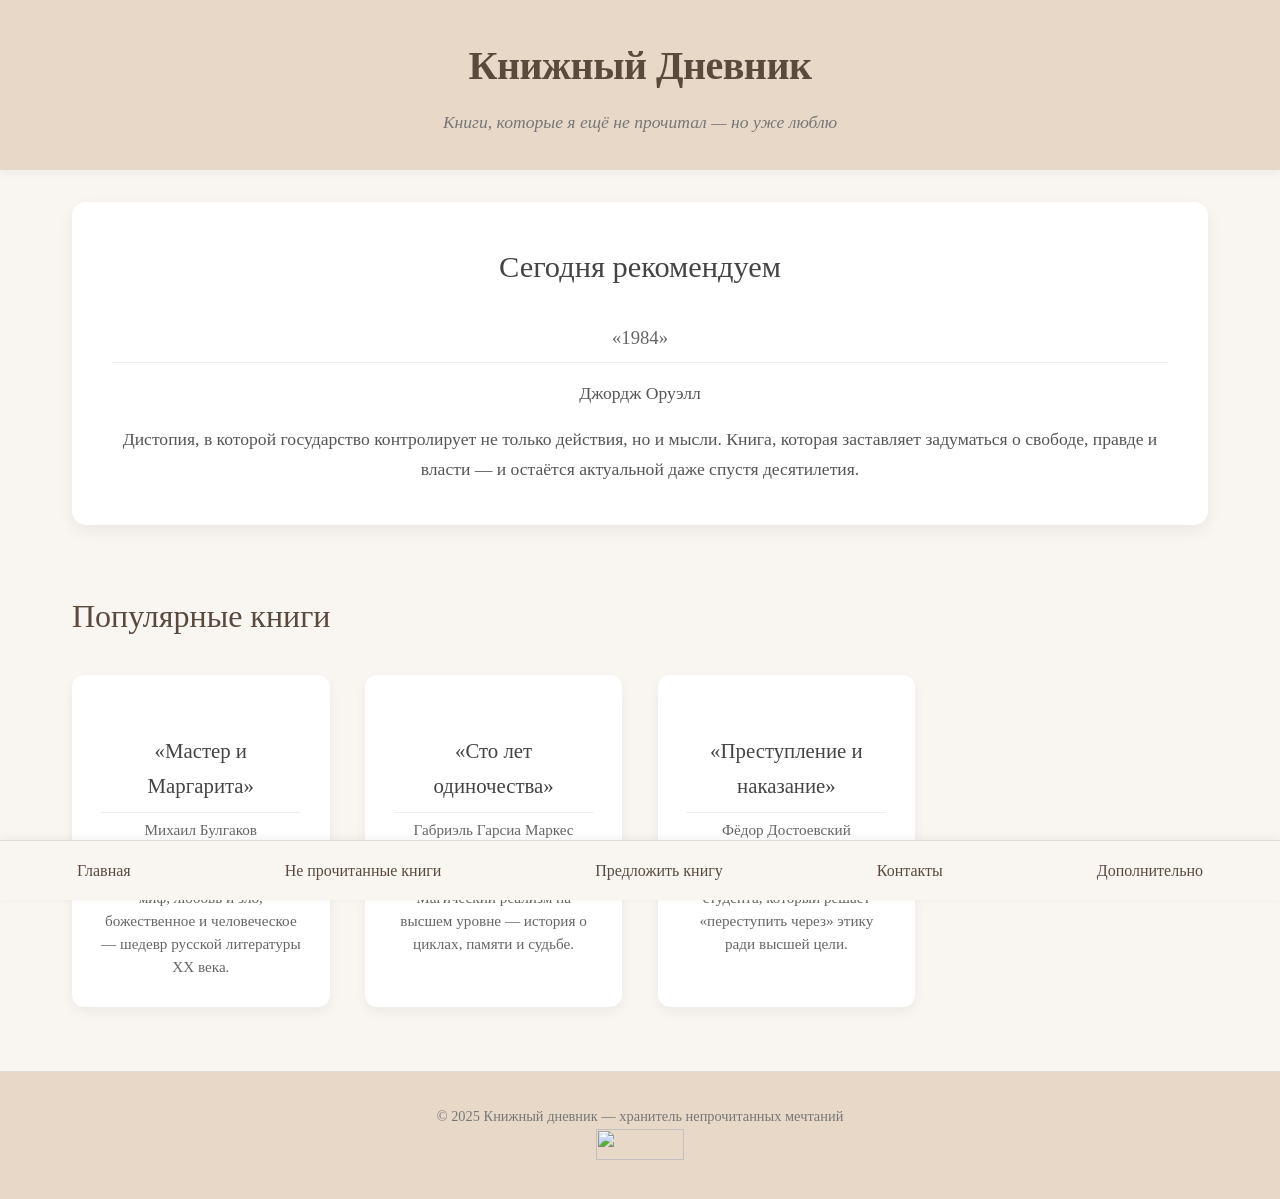
==== index.html @ df1127fa "index.html" ====
<!DOCTYPE html>
<html lang="ru">
<head>
  <meta charset="UTF-8">
  <meta name="viewport" content="width=device-width, initial-scale=1.0">
  <title>Книжный Дневник — Ежедневная рекомендация</title>
  <link rel="stylesheet" href="style.css">
 
  <!--LiveInternet counter--><script>(function(d,s){d.getElementById("licnt12A5").src=
"https://counter.yadro.ru/hit?t14.5;r"+escape(d.referrer)+
((typeof(s)=="undefined")?"":";s"+s.width+"*"+s.height+"*"+
(s.colorDepth?s.colorDepth:s.pixelDepth))+";u"+escape(d.URL)+
";h"+escape(d.title.substring(0,150))+";"+Math.random()})
(document,screen)</script><!--/LiveInternet-->


</head>
<body>
  <header>
    <h1>Книжный Дневник</h1>
    <p>Книги, которые я ещё не прочитал — но уже люблю</p>
  </header>

  <main>
    <section class="daily-book">
      <h2>Сегодня рекомендуем</h2>
      <h3>«1984»</h3>
      <p>Джордж Оруэлл</p>
      <p>Дистопия, в которой государство контролирует не только действия, но и мысли. Книга, которая заставляет задуматься о свободе, правде и власти — и остаётся актуальной даже спустя десятилетия.</p>
    </section>

    <h2>Популярные книги</h2>
    <div class="books-grid">
      <div class="book-card">
        <h3>«Мастер и Маргарита»</h3>
        <p>Михаил Булгаков</p>
        <p>Философская сатира, сочетающая реальность и миф, любовь и зло, божественное и человеческое — шедевр русской литературы XX века.</p>
      </div>

      <div class="book-card">
        <h3>«Сто лет одиночества»</h3>
        <p>Габриэль Гарсиа Маркес</p>
        <p>Эпопея семьи Буэндия в вымышленном городе Марако. Магический реализм на высшем уровне — история о циклах, памяти и судьбе.</p>
      </div>

      <div class="book-card">
        <h3>«Преступление и наказание»</h3>
        <p>Фёдор Достоевский</p>
        <p>Психологический роман о моральном кризисе молодого студента, который решает «переступить через» этику ради высшей цели.</p>
      </div>
    </div>
  </main>

  <nav>
    <ul>
      <li><a href="index.html">Главная</a></li>
      <li><a href="books.html">Не прочитанные книги</a></li>
      <li><a href="submit.html">Предложить книгу</a></li>
      <li><a href="contacts.html">Контакты</a></li>
      <li><a href="more.html">Дополнительно</a></li>
    </ul>
  </nav>

  <footer>
    <p>© 2025 Книжный дневник — хранитель непрочитанных мечтаний</p>
    <!--LiveInternet logo--><a href="https://www.liveinternet.ru/click"
target="_blank"><img src="https://counter.yadro.ru/logo?18.1"
title="LiveInternet: показано число просмотров за 24 часа, посетителей за 24 часа и за сегодня"
alt="" style="border:0" width="88" height="31"/></a><!--/LiveInternet-->
  </footer>

  <script src="script.js"></script>
</body>
</html>
---- style.css ----
/* style.css — Обновлённая версия: без полей для обложек */

* {
  margin: 0;
  padding: 0;
  box-sizing: border-box;
}

body {
  font-family: 'Georgia', serif;
  line-height: 1.7;
  color: #333;
  background-color: #f9f5f0;
  padding: 0;
  margin: 0;
}

header {
  text-align: center;
  padding: 2rem 1rem;
  background-color: #e8d8c8;
  box-shadow: 0 2px 10px rgba(0,0,0,0.05);
}

header h1 {
  font-size: 2.5rem;
  color: #5a4a3d;
  margin-bottom: 0.5rem;
  letter-spacing: -0.5px;
}

header p {
  font-style: italic;
  color: #777;
  font-size: 1.1rem;
  margin-top: 0.5rem;
}

main {
  max-width: 1200px;
  margin: 2rem auto;
  padding: 0 2rem;
}

h2 {
  color: #5a4a3d;
  margin-bottom: 1.5rem;
  font-size: 2rem;
  font-weight: 500;
}

h3 {
  color: #666;
  margin: 1.8rem 0 0.8rem;
  font-weight: 500;
  border-bottom: 1px solid #eee;
  padding-bottom: 0.5rem;
}

/* Убраны все блоки с изображениями — только текст */
.daily-book {
  margin-bottom: 4rem;
  padding: 2.5rem;
  background-color: white;
  border-radius: 14px;
  box-shadow: 0 6px 16px rgba(0,0,0,0.06);
  text-align: center;
}

.daily-book h2 {
  font-size: 1.9rem;
  color: #444;
  margin-bottom: 0.5rem;
}

.daily-book p {
  color: #555;
  font-size: 1.1rem;
  margin-top: 1rem;
}

.books-grid {
  display: grid;
  grid-template-columns: repeat(auto-fill, minmax(240px, 1fr));
  gap: 2.2rem;
  margin-top: 2rem;
}

.book-card {
  background-color: white;
  border-radius: 12px;
  padding: 1.8rem;
  text-align: center;
  box-shadow: 0 5px 12px rgba(0,0,0,0.05);
  transition: all 0.3s ease;
}

.book-card:hover {
  transform: translateY(-8px);
  box-shadow: 0 10px 20px rgba(0,0,0,0.08);
}

.book-card h3 {
  font-size: 1.3rem;
  color: #444;
  margin-bottom: 0.4rem;
}

.book-card p {
  color: #666;
  font-size: 0.95rem;
  line-height: 1.5;
}

form {
  max-width: 700px;
  margin: 3rem auto;
  padding: 2.5rem;
  background-color: white;
  border-radius: 14px;
  box-shadow: 0 6px 16px rgba(0,0,0,0.06);
}

form label {
  display: block;
  margin-top: 1.8rem;
  font-weight: 600;
  color: #444;
  font-size: 1.1rem;
}

form input,
form textarea {
  width: 100%;
  padding: 1rem;
  margin-top: 0.8rem;
  border: 1px solid #ddd;
  border-radius: 8px;
  font-family: inherit;
  font-size: 1rem;
  transition: border-color 0.3s;
}

form input:focus,
form textarea:focus {
  outline: none;
  border-color: #c9b8a8;
}

form textarea {
  resize: vertical;
  min-height: 150px;
}

button {
  display: block;
  margin: 2.5rem auto 0;
  padding: 1rem 2.5rem;
  background-color: #5a4a3d;
  color: white;
  border: none;
  border-radius: 8px;
  font-size: 1.1rem;
  font-weight: 600;
  cursor: pointer;
  transition: background-color 0.3s;
}

button:hover {
  background-color: #4a3a2d;
}

.hidden {
  display: none;
}

#successMessage {
  text-align: center;
  color: #44a35a;
  font-weight: 600;
  margin-top: 1.5rem;
  font-size: 1.1rem;
}

.contact-info ul,
.team p {
  margin: 1rem 0;
  font-size: 1.05rem;
  color: #555;
}

.contact-info ul li {
  margin-bottom: 0.8rem;
}

.team p {
  margin-bottom: 1.2rem;
}

.team p strong {
  color: #5a4a3d;
}

footer {
  text-align: center;
  padding: 2rem 1rem;
  margin-top: 4rem;
  background-color: #e8d8c8;
  color: #777;
  font-size: 0.9rem;
  border-top: 1px solid #ddd;
}

nav {
  position: fixed;
  bottom: 0;
  left: 0;
  width: 100%;
  background-color: #f9f5f0;
  border-top: 1px solid #ddd;
  padding: 1rem 0;
  box-shadow: 0 -2px 10px rgba(0,0,0,0.05);
  z-index: 100;
}

nav ul {
  display: flex;
  justify-content: space-around;
  list-style: none;
  margin: 0;
}

nav a {
  color: #5a4a3d;
  text-decoration: none;
  font-weight: 500;
  font-size: 1rem;
  padding: 0.5rem;
  border-radius: 6px;
  transition: background-color 0.2s;
}

nav a:hover {
  background-color: #e8d8c8;
}

/* Адаптивность */
@media (max-width: 768px) {
  header h1 {
    font-size: 2rem;
  }

  header p {
    font-size: 1rem;
  }

  .daily-book {
    padding: 2rem;
  }

  .books-grid {
    grid-template-columns: 1fr;
  }

  form {
    margin: 2rem 1rem;
    padding: 2rem;
  }

  nav ul {
    flex-wrap: wrap;
  }

  nav a {
    font-size: 0.9rem;
    padding: 0.4rem 0.6rem;
  }
}

@media (max-width: 480px) {
  main {
    padding: 0 1rem;
  }

  header h1 {
    font-size: 1.8rem;
  }

  h2 {
    font-size: 1.7rem;
  }

  .book-card {
    padding: 1.5rem;
  }

  button {
    padding: 0.9rem 2rem;
    font-size: 1rem;
  }
}
/* Категория в карточке */
.category {
  font-size: 0.9rem;
  color: #27ae60;
  font-weight: 600;
  margin-bottom: 0.5rem;
  padding: 0.3rem 0.7rem;
  background-color: #f0f7f0;
  border-radius: 12px;
  display: inline-block;
}

/* Форма стили */
.form-group {
  margin-bottom: 1.5rem;
}

.form-group label {
  display: block;
  margin-bottom: 0.5rem;
  font-weight: 600;
  color: #2c3e50;
}

.form-group input,
.form-group select,
.form-group textarea {
  width: 100%;
  padding: 0.75rem;
  font-size: 1rem;
  border: 1px solid #ddd;
  border-radius: 6px;
  box-sizing: border-box;
}

.form-group textarea {
  resize: vertical;
}

button {
  background-color: #3498db;
  color: white;
  border: none;
  padding: 0.8rem 1.5rem;
  font-size: 1rem;
  border-radius: 6px;
  cursor: pointer;
  transition: background-color 0.3s;
}

button:hover {
  background-color: #2980b9;
}

/* Мелкий текст */
form p {
  font-size: 0.9rem;
  color: #7f8c8d;
  margin-top: 1rem;
}

/* Адаптивность */
@media (max-width: 768px) {
  .form-group input,
  .form-group select,
  .form-group textarea {
    width: 100%;
  }
}
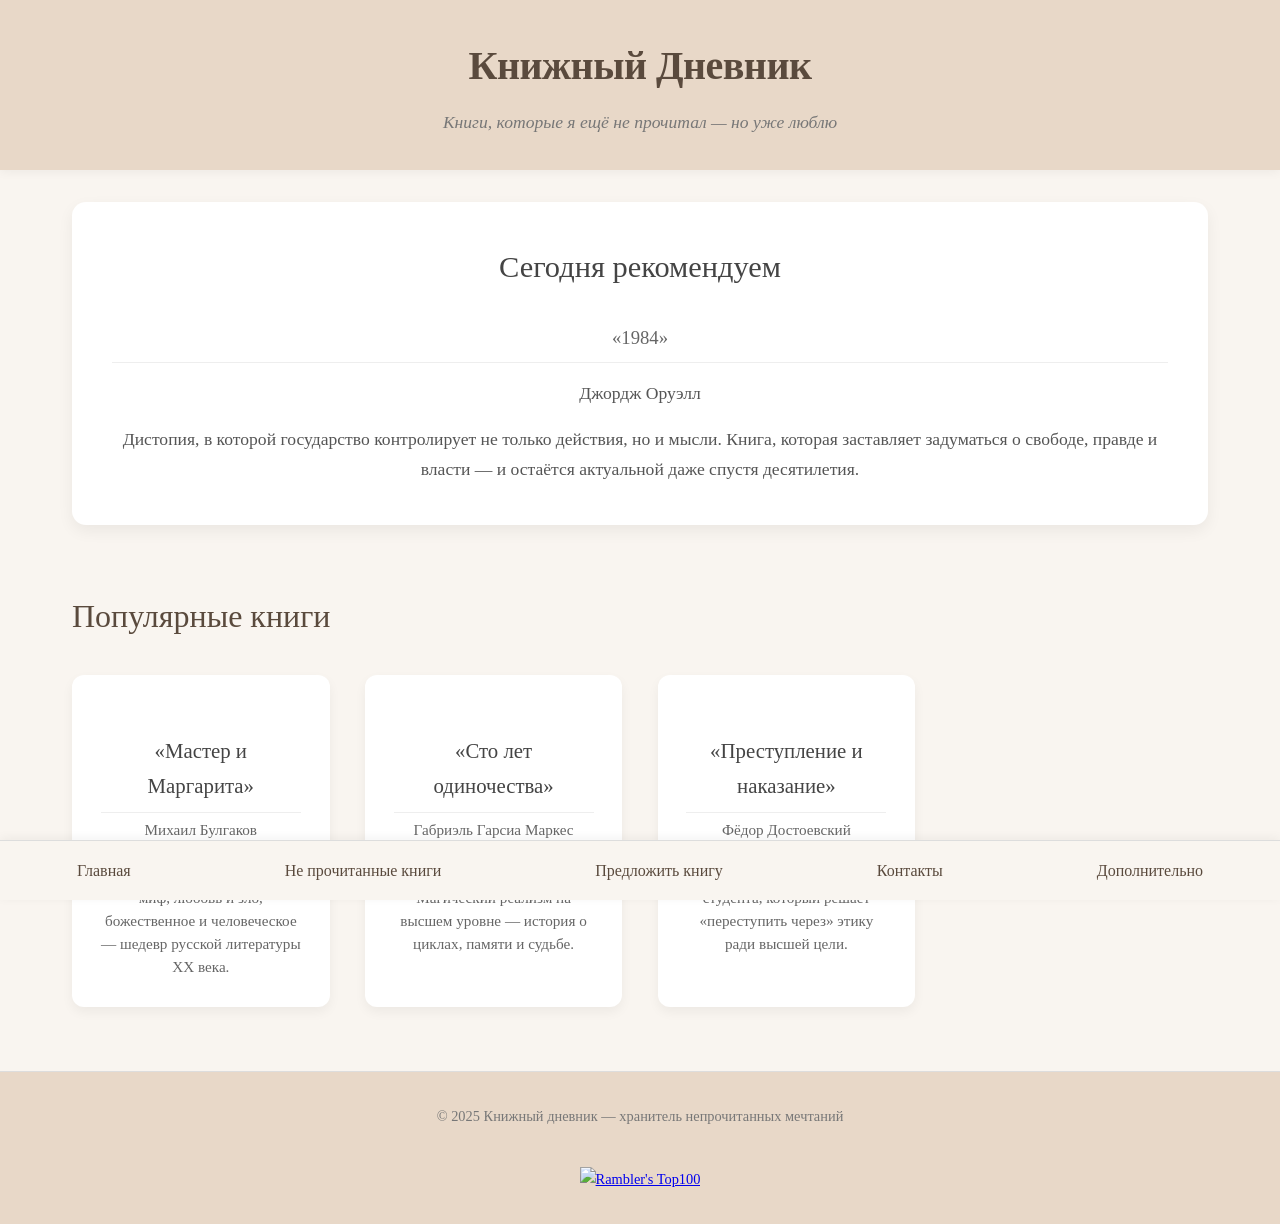
==== commit 3a13cc81: "Add files via upload" ====
--- a/index.html
+++ b/index.html
@@ -6,13 +6,41 @@
   <title>Книжный Дневник — Ежедневная рекомендация</title>
   <link rel="stylesheet" href="style.css">
  
-  <!--LiveInternet counter--><script>(function(d,s){d.getElementById("licnt12A5").src=
+<!--LiveInternet counter--><script>(function(d,s){d.getElementById("licnt12A5").src=
 "https://counter.yadro.ru/hit?t14.5;r"+escape(d.referrer)+
 ((typeof(s)=="undefined")?"":";s"+s.width+"*"+s.height+"*"+
 (s.colorDepth?s.colorDepth:s.pixelDepth))+";u"+escape(d.URL)+
 ";h"+escape(d.title.substring(0,150))+";"+Math.random()})
 (document,screen)</script><!--/LiveInternet-->
+<!-- Top100 (Kraken) Counter -->
+<script>
+    (function (w, d, c) {
+    (w[c] = w[c] || []).push(function() {
+        var options = {
+            project: 7751031,
+        };
+        try {
+            w.top100Counter = new top100(options);
+        } catch(e) { }
+    });
+    var n = d.getElementsByTagName("script")[0],
+    s = d.createElement("script"),
+    f = function () { n.parentNode.insertBefore(s, n); };
+    s.type = "text/javascript";
+    s.async = true;
+    s.src =
+    (d.location.protocol == "https:" ? "https:" : "http:") +
+    "//st.top100.ru/top100/top100.js";
 
+    if (w.opera == "[object Opera]") {
+    d.addEventListener("DOMContentLoaded", f, false);
+} else { f(); }
+})(window, document, "_top100q");
+</script>
+<noscript>
+  <img src="//counter.rambler.ru/top100.cnt?pid=7751031" alt="Топ-100" />
+</noscript>
+<!-- END Top100 (Kraken) Counter -->
 
 </head>
 <body>
@@ -63,14 +91,16 @@
 
   <footer>
     <p>© 2025 Книжный дневник — хранитель непрочитанных мечтаний</p>
-    <!--LiveInternet logo--><a href="https://www.liveinternet.ru/click"
-target="_blank"><img src="https://counter.yadro.ru/logo?18.1"
+    <!--LiveInternet counter--><a href="https://www.liveinternet.ru/click"
+target="_blank"><img id="licnt12A5" width="88" height="31" style="border:0" 
 title="LiveInternet: показано число просмотров за 24 часа, посетителей за 24 часа и за сегодня"
-alt="" style="border:0" width="88" height="31"/></a><!--/LiveInternet-->
+src="[data-uri]"
+alt=""/></a><!--/LiveInternet-->
+<!-- Rambler100 logo -->
+<div id="counter" styles="height:92px; width:105px;"><a href="https://top100.rambler.ru/navi?query=7749330" target="_blank"><img src="https://kraken.rambler.ru/counter-static/images/top100_000000.gif" title="Rambler's Top100" alt="Rambler's Top100" width="88" height="31" border="0"></a></div>
+<!-- Rambler100 logo -->
   </footer>
 
   <script src="script.js"></script>
 </body>
 </html>
-
-
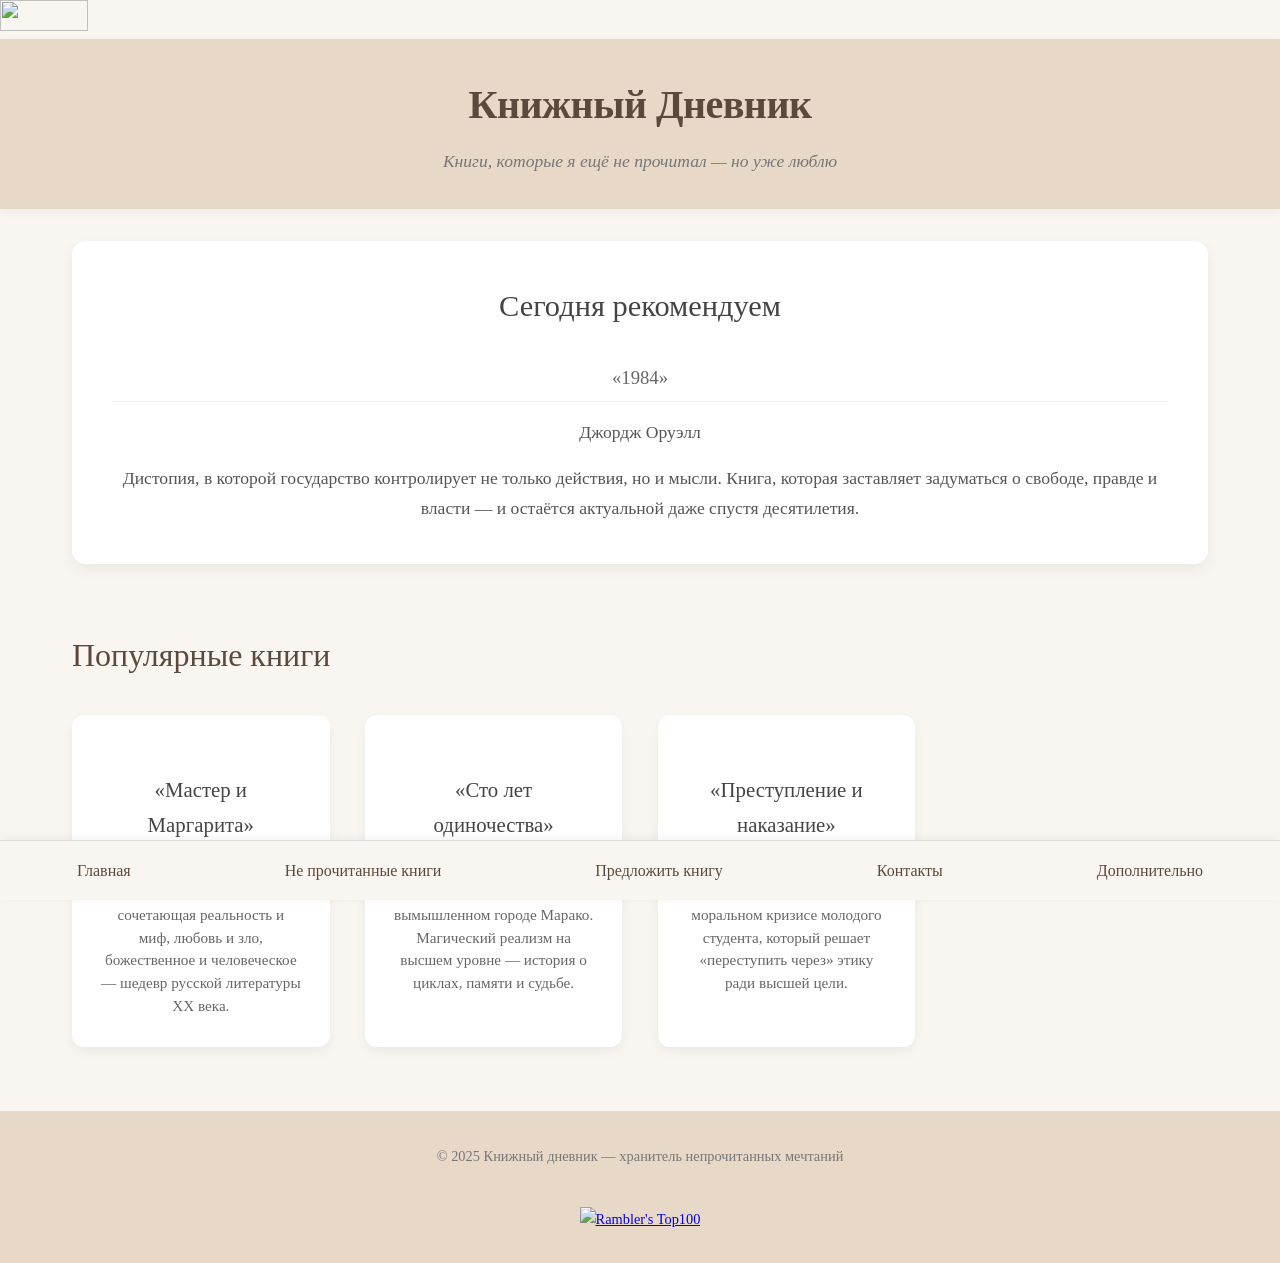
==== commit dc6ae603: "Add files via upload" ====
--- a/index.html
+++ b/index.html
@@ -6,12 +6,17 @@
   <title>Книжный Дневник — Ежедневная рекомендация</title>
   <link rel="stylesheet" href="style.css">
  
-<!--LiveInternet counter--><script>(function(d,s){d.getElementById("licnt12A5").src=
-"https://counter.yadro.ru/hit?t14.5;r"+escape(d.referrer)+
+<!--LiveInternet counter--><a href="https://www.liveinternet.ru/click"
+target="_blank"><img id="licnt7680" width="88" height="31" style="border:0" 
+title="LiveInternet: показано число просмотров за 24 часа, посетителей за 24 часа и за сегодня"
+src="[data-uri]"
+alt=""/></a><script>(function(d,s){d.getElementById("licnt7680").src=
+"https://counter.yadro.ru/hit?t12.5;r"+escape(d.referrer)+
 ((typeof(s)=="undefined")?"":";s"+s.width+"*"+s.height+"*"+
 (s.colorDepth?s.colorDepth:s.pixelDepth))+";u"+escape(d.URL)+
 ";h"+escape(d.title.substring(0,150))+";"+Math.random()})
 (document,screen)</script><!--/LiveInternet-->
+
 <!-- Top100 (Kraken) Counter -->
 <script>
     (function (w, d, c) {
@@ -92,12 +97,20 @@
   <footer>
     <p>© 2025 Книжный дневник — хранитель непрочитанных мечтаний</p>
     <!--LiveInternet counter--><a href="https://www.liveinternet.ru/click"
-target="_blank"><img id="licnt12A5" width="88" height="31" style="border:0" 
+target="_blank"><img id="licnt7680" width="88" height="31" style="border:0" 
 title="LiveInternet: показано число просмотров за 24 часа, посетителей за 24 часа и за сегодня"
 src="[data-uri]"
-alt=""/></a><!--/LiveInternet-->
+alt=""/></a><script>(function(d,s){d.getElementById("licnt7680").src=
+"https://counter.yadro.ru/hit?t12.5;r"+escape(d.referrer)+
+((typeof(s)=="undefined")?"":";s"+s.width+"*"+s.height+"*"+
+(s.colorDepth?s.colorDepth:s.pixelDepth))+";u"+escape(d.URL)+
+";h"+escape(d.title.substring(0,150))+";"+Math.random()})
+(document,screen)</script><!--/LiveInternet-->
+
 <!-- Rambler100 logo -->
-<div id="counter" styles="height:92px; width:105px;"><a href="https://top100.rambler.ru/navi?query=7749330" target="_blank"><img src="https://kraken.rambler.ru/counter-static/images/top100_000000.gif" title="Rambler's Top100" alt="Rambler's Top100" width="88" height="31" border="0"></a></div>
+<div id="counter" styles="height:92px; width:105px;"><a href="https://top100.rambler.ru/navi?query=7749330"
+     target="_blank"><img src="https://kraken.rambler.ru/counter-static/images/top100_000000.gif" 
+     title="Rambler's Top100" alt="Rambler's Top100" width="88" height="31" border="0"></a></div>
 <!-- Rambler100 logo -->
   </footer>
 
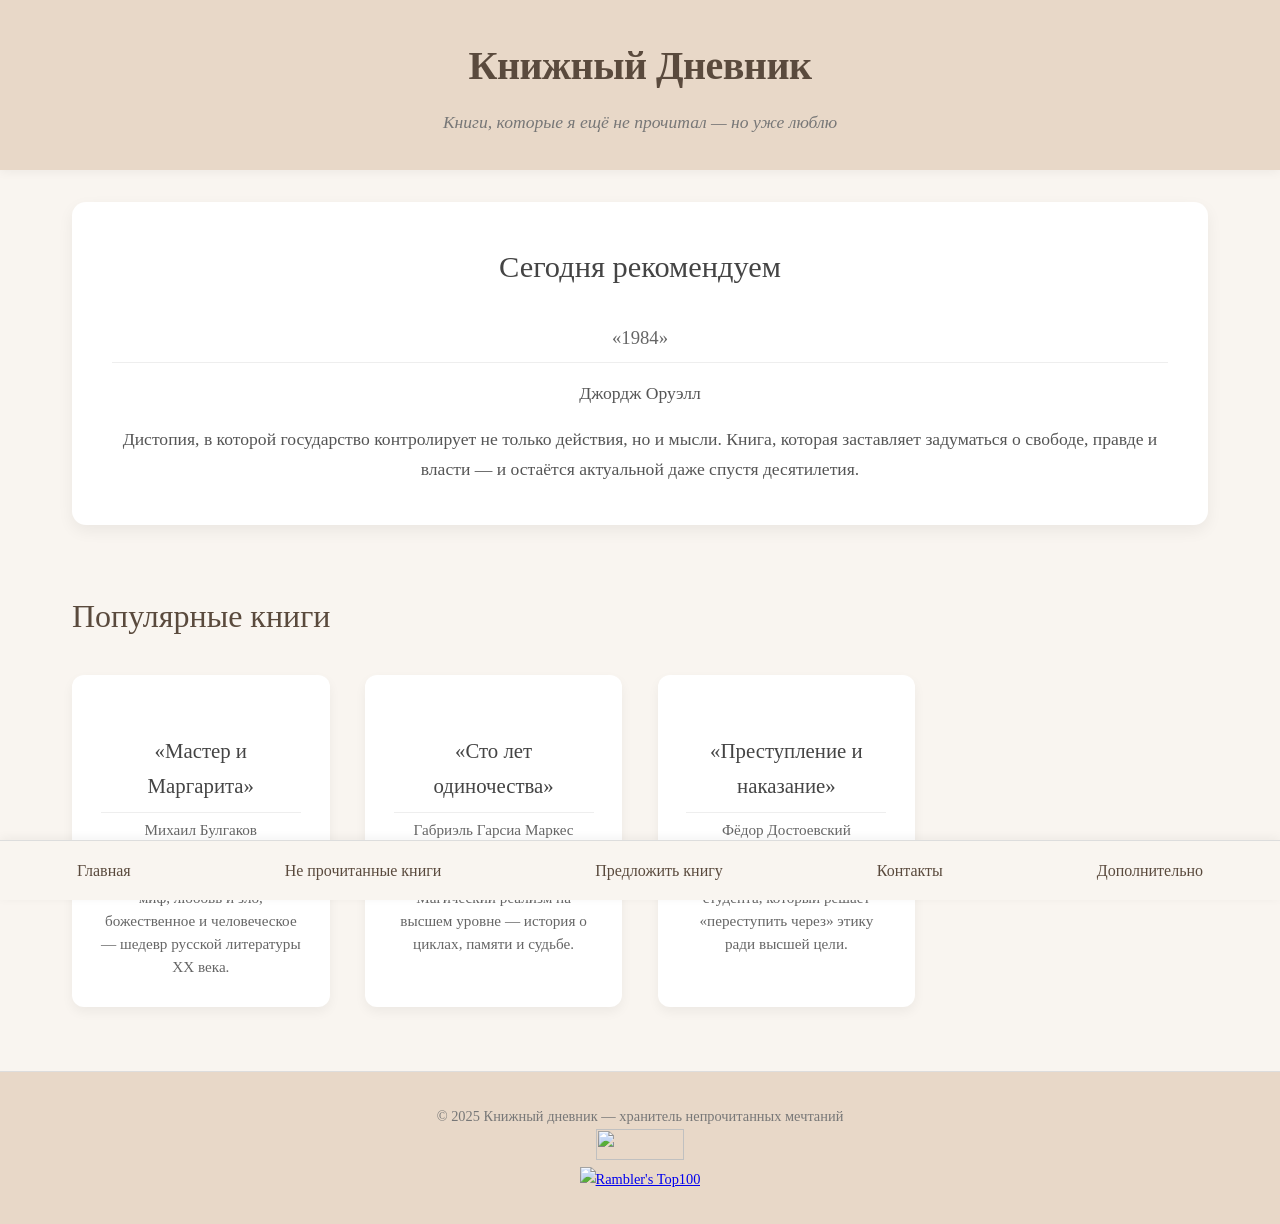
==== commit 6b652bd3: "Add files via upload" ====
--- a/index.html
+++ b/index.html
@@ -6,11 +6,7 @@
   <title>Книжный Дневник — Ежедневная рекомендация</title>
   <link rel="stylesheet" href="style.css">
  
-<!--LiveInternet counter--><a href="https://www.liveinternet.ru/click"
-target="_blank"><img id="licnt7680" width="88" height="31" style="border:0" 
-title="LiveInternet: показано число просмотров за 24 часа, посетителей за 24 часа и за сегодня"
-src="[data-uri]"
-alt=""/></a><script>(function(d,s){d.getElementById("licnt7680").src=
+<!--LiveInternet counter--><script>(function(d,s){d.getElementById("licnt7680").src=
 "https://counter.yadro.ru/hit?t12.5;r"+escape(d.referrer)+
 ((typeof(s)=="undefined")?"":";s"+s.width+"*"+s.height+"*"+
 (s.colorDepth?s.colorDepth:s.pixelDepth))+";u"+escape(d.URL)+
@@ -96,6 +92,7 @@
 
   <footer>
     <p>© 2025 Книжный дневник — хранитель непрочитанных мечтаний</p>
+    
     <!--LiveInternet counter--><a href="https://www.liveinternet.ru/click"
 target="_blank"><img id="licnt7680" width="88" height="31" style="border:0" 
 title="LiveInternet: показано число просмотров за 24 часа, посетителей за 24 часа и за сегодня"
@@ -107,6 +104,10 @@
 ";h"+escape(d.title.substring(0,150))+";"+Math.random()})
 (document,screen)</script><!--/LiveInternet-->
 
+
+
+
+
 <!-- Rambler100 logo -->
 <div id="counter" styles="height:92px; width:105px;"><a href="https://top100.rambler.ru/navi?query=7749330"
      target="_blank"><img src="https://kraken.rambler.ru/counter-static/images/top100_000000.gif" 
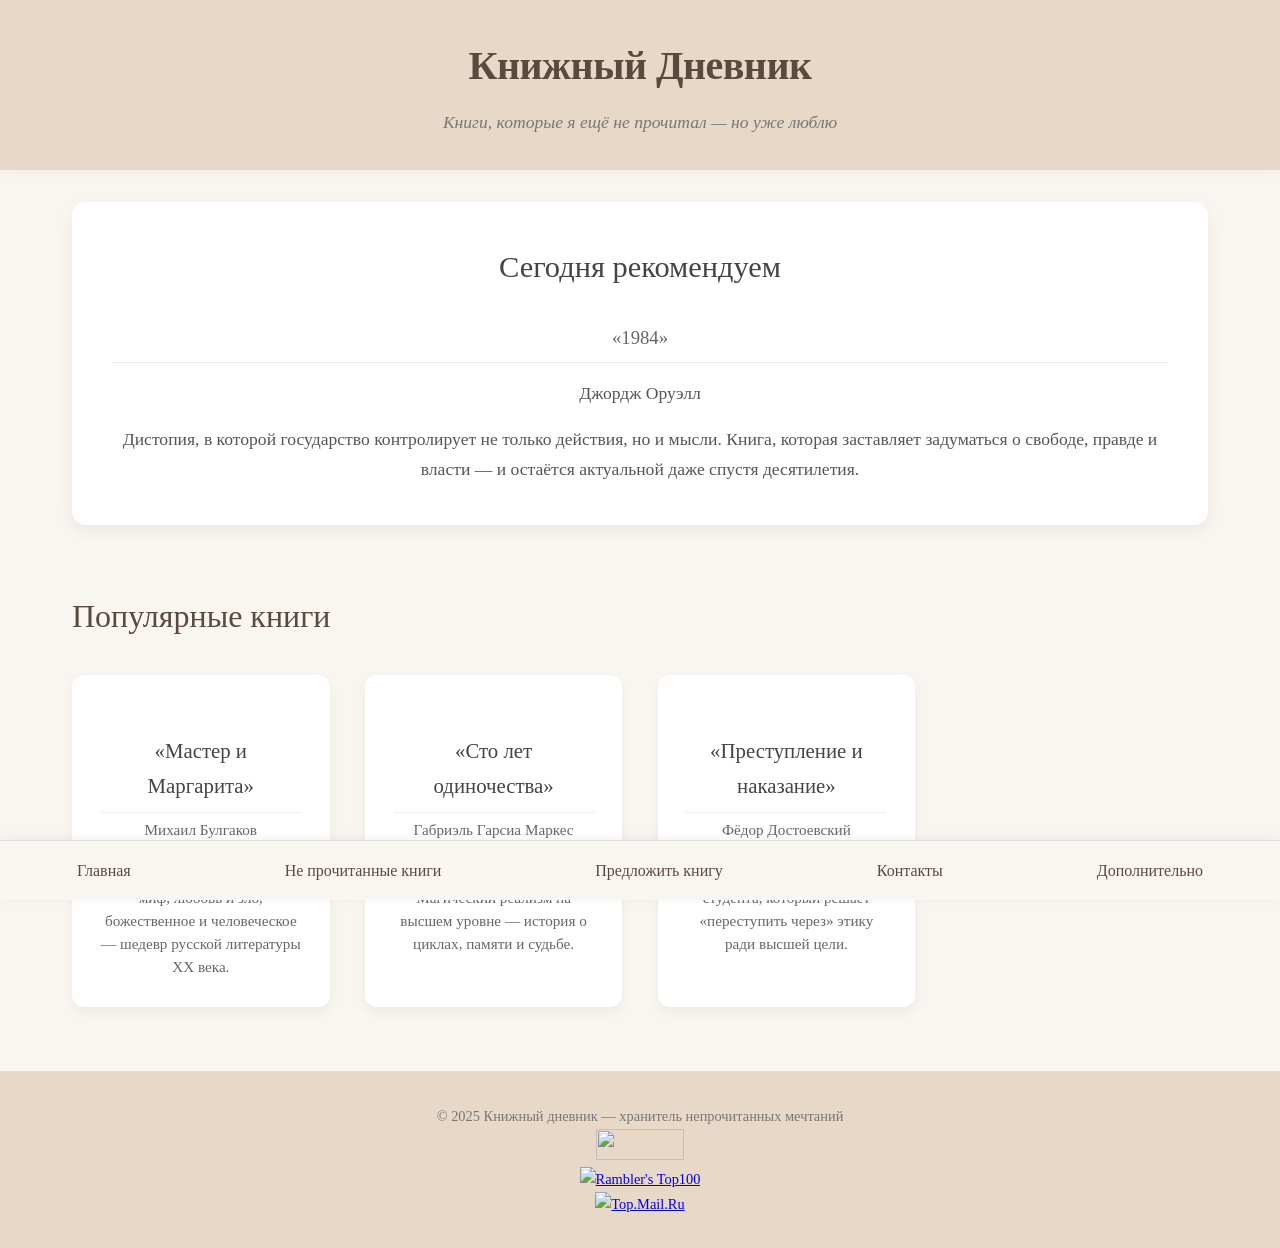
==== commit 36974a34: "Add files via upload" ====
--- a/index.html
+++ b/index.html
@@ -42,6 +42,20 @@
   <img src="//counter.rambler.ru/top100.cnt?pid=7751031" alt="Топ-100" />
 </noscript>
 <!-- END Top100 (Kraken) Counter -->
+<!-- Top.Mail.Ru counter -->
+<script type="text/javascript">
+var _tmr = window._tmr || (window._tmr = []);
+_tmr.push({id: "3747852", type: "pageView", start: (new Date()).getTime()});
+(function (d, w, id) {
+  if (d.getElementById(id)) return;
+  var ts = d.createElement("script"); ts.type = "text/javascript"; ts.async = true; ts.id = id;
+  ts.src = "https://top-fwz1.mail.ru/js/code.js";
+  var f = function () {var s = d.getElementsByTagName("script")[0]; s.parentNode.insertBefore(ts, s);};
+  if (w.opera == "[object Opera]") { d.addEventListener("DOMContentLoaded", f, false); } else { f(); }
+})(document, window, "tmr-code");
+</script>
+<noscript><div><img src="https://top-fwz1.mail.ru/counter?id=3747852;js=na" style="position:absolute;left:-9999px;" alt="Top.Mail.Ru" /></div></noscript>
+<!-- /Top.Mail.Ru counter -->
 
 </head>
 <body>
@@ -104,15 +118,17 @@
 ";h"+escape(d.title.substring(0,150))+";"+Math.random()})
 (document,screen)</script><!--/LiveInternet-->
 
-
-
-
-
 <!-- Rambler100 logo -->
 <div id="counter" styles="height:92px; width:105px;"><a href="https://top100.rambler.ru/navi?query=7749330"
      target="_blank"><img src="https://kraken.rambler.ru/counter-static/images/top100_000000.gif" 
      title="Rambler's Top100" alt="Rambler's Top100" width="88" height="31" border="0"></a></div>
 <!-- Rambler100 logo -->
+
+<!-- Top.Mail.Ru logo -->
+<a href="https://top-fwz1.mail.ru/jump?from=3747852">
+<img src="https://top-fwz1.mail.ru/counter?id=3747852;t=479;l=1" height="31" width="88" alt="Top.Mail.Ru" style="border:0;" /></a>
+<!-- /Top.Mail.Ru logo -->
+
   </footer>
 
   <script src="script.js"></script>
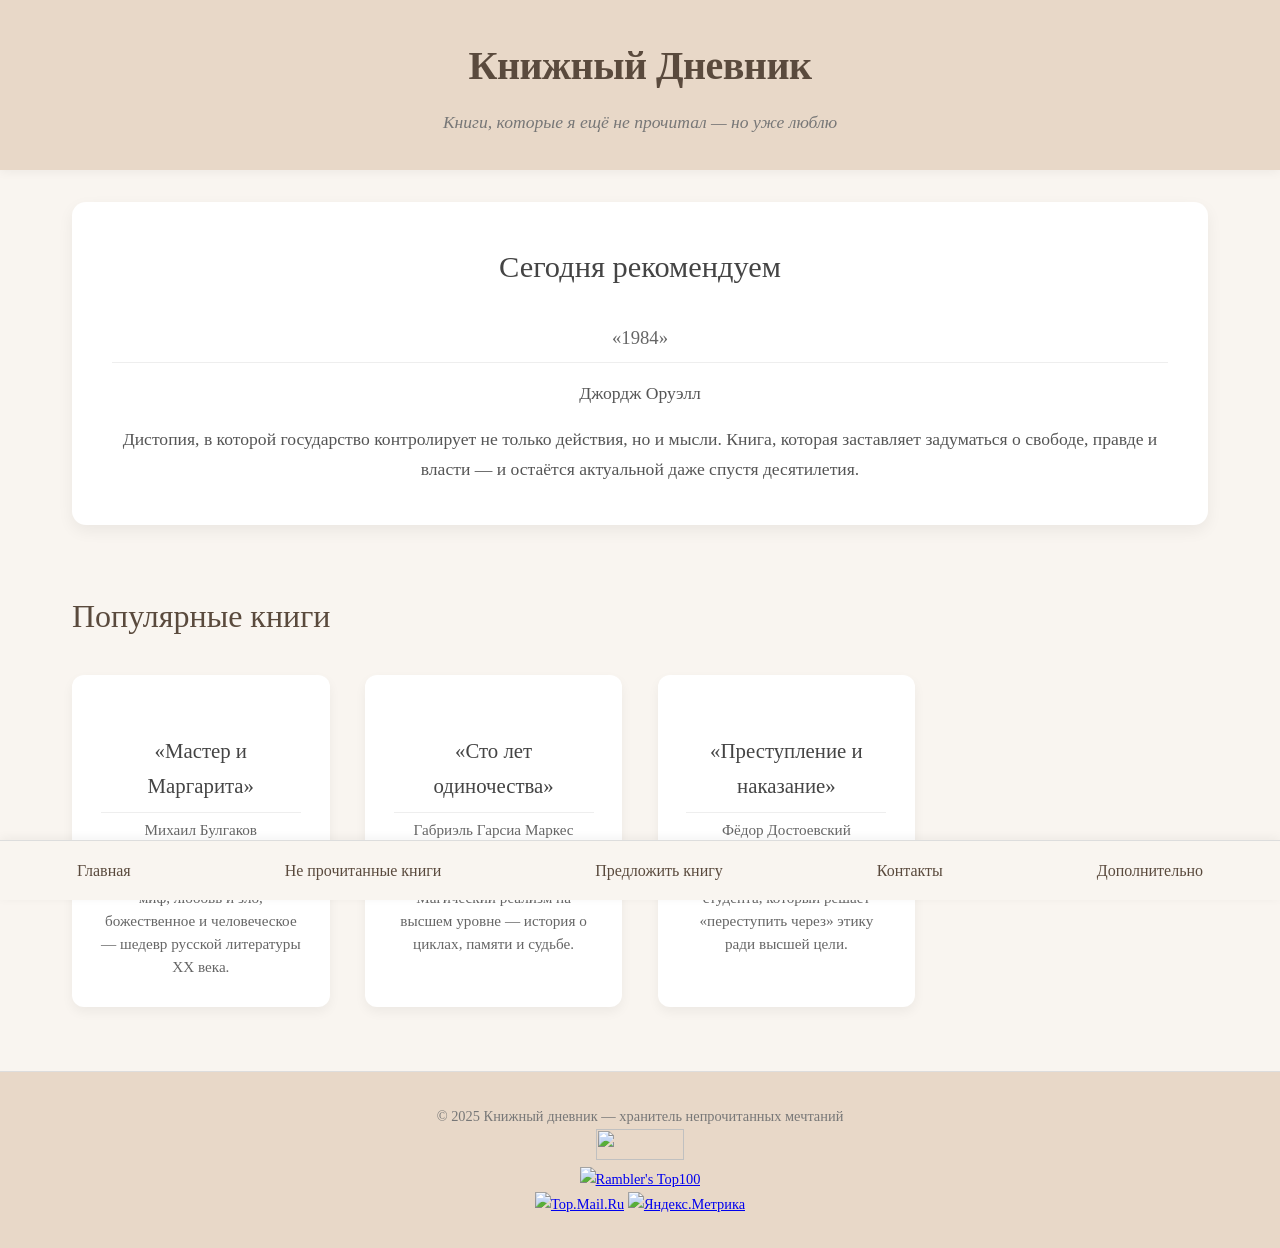
==== commit 5edcb8d2: "Add files via upload" ====
--- a/index.html
+++ b/index.html
@@ -56,6 +56,20 @@
 </script>
 <noscript><div><img src="https://top-fwz1.mail.ru/counter?id=3747852;js=na" style="position:absolute;left:-9999px;" alt="Top.Mail.Ru" /></div></noscript>
 <!-- /Top.Mail.Ru counter -->
+
+<!-- Yandex.Metrika counter -->
+<script type="text/javascript">
+    (function(m,e,t,r,i,k,a){
+        m[i]=m[i]||function(){(m[i].a=m[i].a||[]).push(arguments)};
+        m[i].l=1*new Date();
+        for (var j = 0; j < document.scripts.length; j++) {if (document.scripts[j].src === r) { return; }}
+        k=e.createElement(t),a=e.getElementsByTagName(t)[0],k.async=1,k.src=r,a.parentNode.insertBefore(k,a)
+    })(window, document,'script','https://mc.yandex.ru/metrika/tag.js?id=107216703', 'ym');
+
+    ym(107216703, 'init', {ssr:true, webvisor:true, clickmap:true, ecommerce:"dataLayer", referrer: document.referrer, url: location.href, accurateTrackBounce:true, trackLinks:true});
+</script>
+<noscript><div><img src="https://mc.yandex.ru/watch/107216703" style="position:absolute; left:-9999px;" alt="" /></div></noscript>
+<!-- /Yandex.Metrika counter -->
 
 </head>
 <body>
@@ -129,6 +143,16 @@
 <img src="https://top-fwz1.mail.ru/counter?id=3747852;t=479;l=1" height="31" width="88" alt="Top.Mail.Ru" style="border:0;" /></a>
 <!-- /Top.Mail.Ru logo -->
 
+<!-- Yandex.Metrika informer -->
+<a href="https://metrika.yandex.ru/stat/?id=105389219&amp;from=informer" target="_blank" rel="nofollow">
+    <img src="https://informer.yandex.ru/informer/105389219/3_1_202020FF_000000FF_1_pageviews"
+         style="width:88px; height:31px; border:0;"
+         alt="Яндекс.Метрика"
+         title="Яндекс.Метрика: данные за сегодня (просмотры, визиты и уникальные посетители)"
+        />
+</a>
+<!-- /Yandex.Metrika informer -->
+
   </footer>
 
   <script src="script.js"></script>
